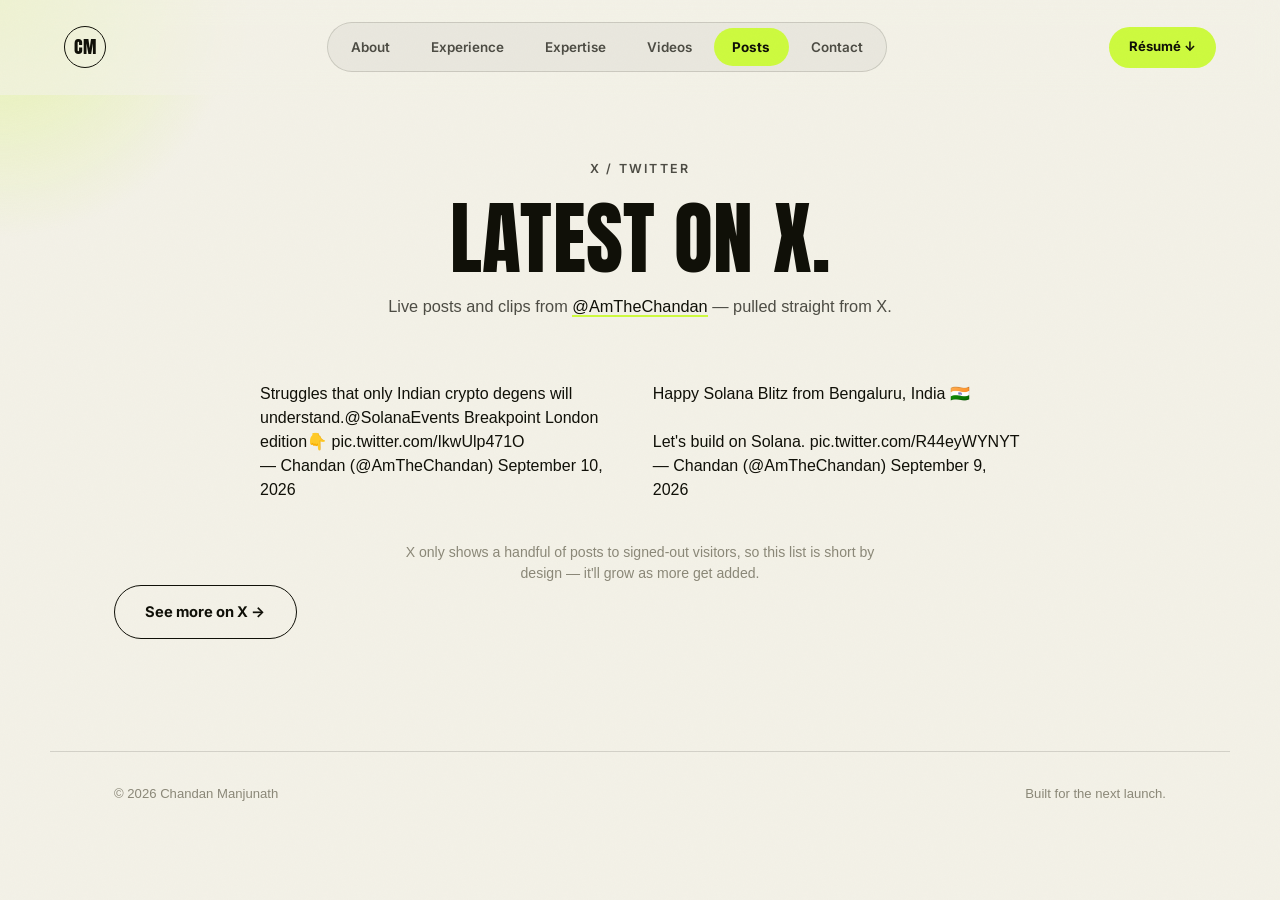
==== posts.html @ 205e014f "Add a Posts page embedding recent video posts from X New posts.html lists two recent video tweets fr" ====
<!doctype html>
<html lang="en">
<head>
<meta charset="UTF-8" />
<meta name="viewport" content="width=device-width, initial-scale=1.0" />
<title>Chandan Manjunath — Posts</title>
<meta name="description" content="Recent posts and videos from Chandan Manjunath on X — crypto, community and content, straight from the source." />
<link rel="icon" href="data:image/svg+xml,<svg xmlns=%22http://www.w3.org/2000/svg%22 viewBox=%220 0 100 100%22 style=%22background:%23101010%22><rect width=%22100%22 height=%22100%22 fill=%22%23101010%22/><circle cx=%2250%22 cy=%2250%22 r=%2230%22 fill=%22%23d4ff3f%22/></svg>" />
<link rel="preconnect" href="https://fonts.googleapis.com" />
<link rel="preconnect" href="https://fonts.gstatic.com" crossorigin />
<link rel="stylesheet" href="https://fonts.googleapis.com/css2?family=Anton&family=Inter:wght@400;500;600;700;800&display=swap" />
<link rel="stylesheet" href="css/style.css" />
</head>
<body>

<div class="noise"></div>
<div class="cursor-glow" id="cursorGlow"></div>

<header class="nav" id="nav">
  <a href="index.html#top" class="nav__mark">CM</a>
  <nav class="nav__tabs" id="navTabs" role="tablist" aria-label="Section navigation">
    <a href="index.html#about" class="nav__tab">About</a>
    <a href="index.html#experience" class="nav__tab">Experience</a>
    <a href="index.html#expertise" class="nav__tab">Expertise</a>
    <a href="index.html#videos" class="nav__tab">Videos</a>
    <a href="posts.html" class="nav__tab is-active">Posts</a>
    <a href="index.html#contact" class="nav__tab">Contact</a>
  </nav>
  <a href="assets/Chandan_Manjunath_CV.pdf" class="nav__cta" download>Résumé ↓</a>
  <button class="nav__burger" id="burger" aria-label="Toggle menu"><span></span><span></span><span></span></button>
</header>

<div class="mobile-menu" id="mobileMenu">
  <a href="index.html#about">About</a>
  <a href="index.html#experience">Experience</a>
  <a href="index.html#expertise">Expertise</a>
  <a href="index.html#videos">Videos</a>
  <a href="posts.html" class="is-active">Posts</a>
  <a href="index.html#contact">Contact</a>
  <a href="assets/Chandan_Manjunath_CV.pdf" download>Download Résumé</a>
</div>

<main id="top">

  <section class="section posts-hero">
    <p class="eyebrow reveal">X / Twitter</p>
    <h1 class="reveal">Latest on X.</h1>
    <p class="section__sub reveal">Live posts and clips from <a href="https://x.com/AmTheChandan" target="_blank" rel="noopener" class="posts-hero__link">@AmTheChandan</a> — pulled straight from X.</p>
  </section>

  <section class="section posts-section">
    <div class="posts-grid">

      <div class="tweet-embed reveal">
        <blockquote class="twitter-tweet" data-theme="light">
          <p lang="en" dir="ltr">Struggles that only Indian crypto degens will understand.<a href="https://x.com/SolanaEvents?ref_src=twsrc%5Etfw">@SolanaEvents</a> Breakpoint London edition👇 <a href="https://t.co/IkwUlp471O">pic.twitter.com/IkwUlp471O</a></p>&mdash; Chandan (@AmTheChandan) <a href="https://x.com/AmTheChandan/status/2098059143806648415?ref_src=twsrc%5Etfw">September 10, 2026</a>
        </blockquote>
      </div>

      <div class="tweet-embed reveal">
        <blockquote class="twitter-tweet" data-theme="light">
          <p lang="en" dir="ltr">Happy Solana Blitz from Bengaluru, India 🇮🇳 <br><br>Let&#39;s build on Solana. <a href="https://t.co/R44eyWYNYT">pic.twitter.com/R44eyWYNYT</a></p>&mdash; Chandan (@AmTheChandan) <a href="https://x.com/AmTheChandan/status/2097716668059492375?ref_src=twsrc%5Etfw">September 9, 2026</a>
        </blockquote>
      </div>

    </div>

    <p class="posts-note reveal">X only shows a handful of posts to signed-out visitors, so this list is short by design — it'll grow as more get added.</p>

    <div class="video-more reveal">
      <a href="https://x.com/AmTheChandan" target="_blank" rel="noopener" class="btn btn--ghost">See more on X →</a>
    </div>
  </section>

</main>

<footer class="footer">
  <span>© <span id="year"></span> Chandan Manjunath</span>
  <span>Built for the next launch.</span>
</footer>

<script async src="https://platform.twitter.com/widgets.js" charset="utf-8"></script>
<script src="js/main.js"></script>
</body>
</html>
---- css/style.css ----
/* ============ Tokens ============ */
:root{
  --bg: #f3f1e7;
  --bg-soft: #eae6d7;
  --card: #ffffff;
  --card-border: rgba(16,16,12,0.14);
  --text: #101008;
  --text-dim: #4d4c44;
  --text-faint: #8b8878;

  --ink: #121210;
  --on-ink: #f3f1e7;

  --doodle: rgba(16,16,12,0.5);

  --grad-1: #b9e02c;
  --grad-2: #d7ff3f;
  --grad-3: #eaff9c;
  --grad: linear-gradient(100deg, var(--grad-1) 0%, var(--grad-2) 55%, var(--grad-3) 100%);

  --accent: #cdfa3f;

  --font-display: 'Anton', 'Archivo Black', 'Arial Narrow', sans-serif;
  --font-sans: 'Inter', -apple-system, BlinkMacSystemFont, 'Segoe UI', sans-serif;

  --container: 1180px;
  --edge: clamp(1.5rem, 5vw, 4rem);
}

@font-face{
  font-family:'Inter';
  src: local('Inter');
}

*, *::before, *::after{ box-sizing: border-box; }
html{ scroll-behavior: smooth; }
body{
  margin:0;
  background: var(--bg);
  color: var(--text);
  font-family: var(--font-sans);
  font-size: 16px;
  line-height: 1.5;
  -webkit-font-smoothing: antialiased;
  overflow-x: hidden;
}
img{ max-width:100%; display:block; }
a{ color: inherit; text-decoration:none; }
h1,h2{
  font-family: var(--font-display); font-weight: 400; margin: 0;
  letter-spacing: 0.002em; text-transform: uppercase; line-height: 1;
}
h3{ font-family: var(--font-sans); font-weight: 700; margin: 0; letter-spacing: -0.01em; }
p{ margin: 0; }
ul{ margin:0; padding:0; list-style:none; }

.grad-text{
  background: var(--grad);
  -webkit-background-clip: text;
  background-clip: text;
  color: transparent;
}

/* film grain overlay */
.noise{
  position: fixed; inset: 0; z-index: 200; pointer-events:none;
  opacity: 0.025;
  background-image: url("data:image/svg+xml,%3Csvg xmlns='http://www.w3.org/2000/svg' width='120' height='120'%3E%3Cfilter id='n'%3E%3CfeTurbulence type='fractalNoise' baseFrequency='0.9' numOctaves='2' stitchTiles='stitch'/%3E%3C/filter%3E%3Crect width='100%25' height='100%25' filter='url(%23n)'/%3E%3C/svg%3E");
  mix-blend-mode: multiply;
}

.cursor-glow{
  position: fixed; width: 480px; height: 480px; border-radius: 50%;
  background: radial-gradient(circle, rgba(205,250,63,0.35), transparent 70%);
  pointer-events: none; z-index: 1; left:0; top:0;
  transform: translate(-50%,-50%);
  transition: opacity .3s;
  display:none;
}
@media (hover:hover){ .cursor-glow{ display:block; } }

/* ============ Nav ============ */
.nav{
  position: fixed; top:0; left:0; right:0; z-index: 100;
  display:flex; align-items:center; justify-content:space-between;
  padding: 1.4rem var(--edge);
  backdrop-filter: blur(14px);
  background: rgba(243,241,231,0.65);
  border-bottom: 1px solid transparent;
  transition: border-color .3s, background .3s;
}
.nav.scrolled{ border-bottom-color: var(--card-border); background: rgba(243,241,231,0.92); }
.nav__mark{
  font-family: var(--font-display); font-size:1.1rem; font-weight:400;
  border: 1.5px solid var(--text); border-radius: 50%;
  width: 42px; height:42px; display:flex; align-items:center; justify-content:center;
  color: var(--text);
}

.nav__tabs{
  display:flex; gap: .25rem; background: rgba(16,16,12,0.04);
  border: 1px solid var(--card-border); border-radius: 100px; padding: .3rem;
}
.nav__tab{
  font-size: .84rem; font-weight: 600; color: var(--text-dim);
  padding: .55rem 1.15rem; border-radius: 100px; transition: color .25s, background .25s;
  white-space: nowrap;
}
.nav__tab:hover{ color: var(--text); }
.nav__tab.is-active{ color: var(--text); background: var(--accent); font-weight: 700; }

.nav__cta{
  font-size: .82rem; font-weight:700; padding: .6rem 1.2rem;
  border: 1.5px solid var(--text); border-radius: 100px;
  transition: all .2s; color: var(--text); background: var(--accent); border-color: transparent;
}
.nav__cta:hover{ transform: translateY(-1px); box-shadow: 0 6px 16px -4px rgba(16,16,12,0.35); }

.nav__burger{ display:none; flex-direction:column; gap:5px; background:none; border:none; cursor:pointer; padding: 8px; z-index: 110; }
.nav__burger span{ width: 22px; height:2px; background: var(--text); display:block; transition: all .25s; }

.mobile-menu{
  position: fixed; inset:0; background: var(--bg); z-index: 90;
  display:flex; flex-direction:column; align-items:center; justify-content:center; gap: 2rem;
  transform: translateY(-100%); transition: transform .4s ease;
}
.mobile-menu.open{ transform: translateY(0); }
.mobile-menu a{ font-family: var(--font-display); font-size: 1.8rem; text-transform: uppercase; }
.mobile-menu a.is-active{ color: var(--text); background: var(--accent); padding: .1em .3em; }

@media (max-width: 900px){
  .nav__tabs, .nav__cta{ display:none; }
  .nav__burger{ display:flex; }
}

/* ============ Hero ============ */
.hero{
  position: relative; min-height: 100svh; display:flex; flex-direction:column;
  align-items:center; justify-content:center; text-align:center;
  padding: 8rem var(--edge) 4rem;
  overflow: hidden;
}
.hero__bg{ position:absolute; inset:0; z-index:0; }
.hero__doodles{ position:absolute; inset:0; width:100%; height:100%; }

.hero__grid{
  position: relative; z-index: 2; width:100%; max-width: var(--container); margin: 0 auto;
  display:flex; flex-direction:column; align-items:center; gap: 1rem;
}
.hero__inner{ max-width: 880px; }
.hero__portrait{ order:-1; width: min(78vw, 420px); }
.hero__portrait img{ width:100%; height:auto; display:block; filter: drop-shadow(0 24px 50px rgba(0,0,0,0.55)); }

.eyebrow{
  font-size: .78rem; text-transform: uppercase; letter-spacing: .18em;
  color: var(--text-dim); margin-bottom: 1.2rem; font-weight: 600;
}
.hero__title{
  font-size: clamp(3rem, 10vw, 7.5rem); line-height: .96; margin: 0 0 1.6rem;
}
.hero__title span{ display:block; }
.hero__sub{
  font-size: clamp(1rem, 1.6vw, 1.25rem); color: var(--text-dim);
  max-width: 640px; margin: 0 auto 2.4rem; line-height: 1.6;
}
.hero__cta{ display:flex; gap: 1rem; justify-content:center; flex-wrap:wrap; margin-bottom: 2.6rem; }

.btn{ padding: .95rem 1.9rem; border-radius: 100px; font-weight: 700; font-size: .92rem; transition: all .25s; display:inline-block; }
.btn--primary{ background: var(--accent); color: var(--text); }
.btn--primary:hover{ transform: translateY(-2px); box-shadow: 0 12px 30px -8px rgba(16,16,12,0.35); }
.btn--ghost{ border: 1.5px solid var(--text); color: var(--text); }
.btn--ghost:hover{ background: var(--text); color: var(--bg); }

.hero__socials{ display:flex; gap: 1.8rem; justify-content:center; }
.hero__socials a{ font-size: .82rem; color: var(--text-faint); border-bottom: 1px solid transparent; padding-bottom: 2px; transition: all .2s; }
.hero__socials a:hover{ color: var(--text); border-color: var(--text); }

@media (min-width: 900px){
  .hero__grid{
    flex-direction: row; align-items:flex-end; justify-content:space-between; gap: 2rem;
    text-align:left;
  }
  .hero__inner{ text-align:left; padding-bottom: 3rem; flex: 1 1 auto; }
  .hero__sub{ margin: 0 0 2.4rem; }
  .hero__cta, .hero__socials{ justify-content:flex-start; }
  .hero__portrait{ order:0; width: min(34vw, 460px); flex-shrink:0; margin-bottom: -4rem; }
}

.hero__scroll{
  position:absolute; bottom: 2.2rem; left:50%; transform: translateX(-50%);
  display:flex; flex-direction:column; align-items:center; gap:.5rem;
  font-size: .7rem; letter-spacing:.15em; text-transform:uppercase; color: var(--text-faint);
  z-index:2;
}
.hero__scroll span{ width:1px; height: 32px; background: linear-gradient(var(--text-faint), transparent); animation: scrolldown 1.8s ease-in-out infinite; }
@keyframes scrolldown{ 0%{ opacity:0; transform: scaleY(.3); transform-origin: top; } 50%{ opacity:1; } 100%{ opacity:0; transform: scaleY(1); transform-origin: bottom; } }

/* ============ Marquee ============ */
.marquee{
  padding: 1.3rem 0; overflow:hidden; white-space:nowrap; background: var(--ink);
}
.marquee__track{ display:inline-flex; gap: 1.2rem; animation: marquee 32s linear infinite; }
.marquee__track span{ font-family: var(--font-display); font-size: 1.15rem; color: var(--on-ink); text-transform: uppercase; }
.marquee__track span:nth-child(2n){ color: var(--accent); }
@keyframes marquee{ from{ transform: translateX(0); } to{ transform: translateX(-50%); } }

/* ============ Sections ============ */
.section{ max-width: var(--container); margin: 0 auto; padding: 7rem var(--edge); }
.section__head{ margin-bottom: 3.5rem; max-width: 700px; }
.section__head h2{ font-size: clamp(2rem, 4.5vw, 3.2rem); line-height: 1.1; }
.section__sub{ color: var(--text-dim); margin-top: 1rem; font-size: 1.02rem; }

/* ============ Posts (X) ============ */
.posts-hero{ text-align:center; padding-top: 10rem; padding-bottom: 3rem; }
.posts-hero h1{ font-size: clamp(2.6rem, 7vw, 5rem); margin-bottom: 1rem; }
.posts-hero .section__sub{ max-width: 520px; margin: 1rem auto 0; }
.posts-hero__link{ color: var(--text); border-bottom: 2px solid var(--accent); }
.posts-hero__link:hover{ background: var(--accent); }

.posts-section{ padding-top: 1rem; }
.posts-grid{
  display:grid; grid-template-columns: repeat(2, 1fr); gap: 1.6rem;
  max-width: 760px; margin: 0 auto;
}
.tweet-embed{ display:flex; justify-content:center; }
.tweet-embed .twitter-tweet{ margin: 0 !important; }
.posts-note{
  text-align:center; color: var(--text-faint); font-size: .88rem;
  max-width: 480px; margin: 2.5rem auto 0;
}

@media (max-width: 700px){
  .posts-grid{ grid-template-columns: 1fr; }
}

/* ============ About ============ */
.about__grid{ display:grid; grid-template-columns: 320px 1fr; gap: 4rem; align-items:start; }
.about__photo{
  position: relative; border-radius: 22px; overflow: hidden; isolation: isolate;
  background: radial-gradient(120% 100% at 50% 15%, var(--bg-soft), var(--bg) 75%);
  display:flex; align-items:flex-end; justify-content:center;
}
.about__photo img{
  width:100%; aspect-ratio: 1/1.05; object-fit:contain; object-position: bottom;
  display:block; filter: drop-shadow(0 18px 30px rgba(0,0,0,0.5));
}
.about__photo::before{
  content:''; position:absolute; inset:0; z-index:2; pointer-events:none;
  box-shadow: inset 0 0 0 1px var(--card-border);
  border-radius: 22px;
}
.about__photo-frame{ position:absolute; inset: 14px -14px -14px 14px; border: 1px solid var(--card-border); border-radius: 22px; z-index:-1; }
.about__copy p{ color: var(--text-dim); font-size: 1.08rem; line-height: 1.75; margin-bottom: 1.3rem; max-width: 62ch; }
.about__facts{ margin-top: 2.4rem; display:grid; grid-template-columns: 1fr 1fr; gap: 1.6rem 2rem; border-top: 1px solid var(--card-border); padding-top: 2rem; }
.fact{ display:flex; flex-direction:column; gap:.35rem; }
.fact__label{ font-size:.72rem; text-transform:uppercase; letter-spacing:.12em; color: var(--text-faint); }
.fact__value{ font-size: .96rem; color: var(--text); }

@media (max-width: 820px){
  .about__grid{ grid-template-columns: 1fr; }
  .about__photo{ max-width: 260px; }
  .about__facts{ grid-template-columns: 1fr; }
}

/* ============ Experience / Tabs ============ */
.tabs__nav{ display:flex; gap: .6rem; margin-bottom: 2.4rem; border-bottom: 1px solid var(--card-border); }
.tabs__btn{
  background:none; border:none; color: var(--text-faint); font-family: var(--font-sans);
  font-size: .95rem; font-weight: 600; padding: .9rem 1.4rem; cursor:pointer;
  border-bottom: 2px solid transparent; margin-bottom: -1px; transition: color .2s, border-color .2s;
}
.tabs__btn:hover{ color: var(--text-dim); }
.tabs__btn.is-active{ color: var(--text); border-bottom-color: var(--grad-2); }
.tabs__panel{ display:none; }
.tabs__panel.is-active{ display:block; animation: fadeIn .4s ease; }
@keyframes fadeIn{ from{ opacity:0; transform: translateY(8px); } to{ opacity:1; transform: translateY(0); } }

.wx-grid{ display:grid; grid-template-columns: 1fr 1fr; gap: 1.2rem; }
.wx-card{
  background: var(--card); border: 1px solid var(--card-border); border-radius: 16px;
  padding: 1.8rem; transition: transform .3s, border-color .3s;
}
.wx-card:hover{ transform: translateY(-3px); border-color: rgba(16,16,12,0.55); }
.wx-card__date{ font-size: .78rem; color: var(--text-faint); text-transform: uppercase; letter-spacing: .08em; margin-bottom: .8rem; }
.wx-card h3{ font-size: 1.1rem; font-weight: 600; margin-bottom: .6rem; line-height:1.35; }
.wx-card h3 span{ font-family: var(--font-sans); font-weight: 500; color: var(--text-faint); font-size: .88rem; display:block; margin-top:.2rem; }
.wx-card p{ color: var(--text-dim); font-size: .92rem; line-height: 1.55; }

.proj-grid{ display:grid; grid-template-columns: repeat(3, 1fr); gap: 1.1rem; }
.proj-card{
  border: 1px solid var(--card-border); border-radius: 14px; padding: 1.5rem;
  transition: transform .3s, border-color .3s;
}
.proj-card:hover{ transform: translateY(-3px); border-color: rgba(16,16,12,0.55); }
.proj-card h3{ font-size: 1rem; font-weight: 600; margin-bottom: .5rem; }
.proj-card p{ color: var(--text-dim); font-size: .86rem; line-height: 1.5; }

@media (max-width: 700px){
  .wx-grid{ grid-template-columns: 1fr; }
  .proj-grid{ grid-template-columns: 1fr 1fr; }
}
@media (max-width: 480px){
  .proj-grid{ grid-template-columns: 1fr; }
  .tabs__btn{ padding: .9rem 1rem; font-size: .88rem; }
}

/* ============ Expertise ============ */
.expertise__grid{ display:grid; grid-template-columns: repeat(3, 1fr); gap: 1.4rem; }
.exp-card{
  background: var(--card); border: 1px solid var(--card-border); border-radius: 18px;
  padding: 2rem; transition: transform .3s, border-color .3s;
}
.exp-card:hover{ transform: translateY(-4px); border-color: rgba(16,16,12,0.55); }
.exp-card h3{ font-size: 1.2rem; margin-bottom: .8rem; }
.exp-card p{ color: var(--text-dim); font-size: .92rem; line-height: 1.6; margin-bottom: 1.3rem; min-height: 3.2em; }
.tag-row{ display:flex; flex-wrap:wrap; gap: .5rem; }
.tag-row span{ font-size: .74rem; color: var(--text-faint); border: 1px solid var(--card-border); border-radius: 100px; padding: .3rem .7rem; }

@media (max-width: 900px){ .expertise__grid{ grid-template-columns: 1fr 1fr; } }
@media (max-width: 600px){ .expertise__grid{ grid-template-columns: 1fr; } }

/* ============ Videos ============ */
.video-collage{ display:grid; grid-template-columns: repeat(6, 1fr); gap: 1.6rem; align-items:start; }
.video-card{ cursor:pointer; grid-column: span 2; transition: transform .3s; }
.video-card--feature{ grid-column: span 4; }
.video-card--tilt-l{ transform: rotate(-1.3deg); }
.video-card--tilt-r{ transform: rotate(1.3deg); }
.video-card--tilt-l:hover, .video-card--tilt-r:hover{ transform: rotate(0deg) translateY(-5px); }
.video-card:not(.video-card--tilt-l):not(.video-card--tilt-r):hover{ transform: translateY(-5px); }

.video-card__thumb{
  position:relative; border-radius: 14px; overflow:hidden; aspect-ratio: 16/9;
  background: var(--card); border: 1.5px solid var(--text); margin-bottom: 1rem;
  box-shadow: 5px 5px 0 var(--text);
}
.video-card__thumb img{ width:100%; height:100%; object-fit:cover; transition: transform .4s; }
.video-card:hover .video-card__thumb img{ transform: scale(1.06); }
.video-card__play{
  position:absolute; inset:0; margin:auto; width:52px; height:52px; border-radius:50%;
  background: var(--accent); color: var(--text); display:flex; align-items:center; justify-content:center;
  font-size: 1.1rem; box-shadow: 0 8px 24px -6px rgba(16,16,12,0.5);
}
.video-card__thumb iframe{ position:absolute; inset:0; width:100%; height:100%; border:0; }
.video-card h3{ font-size: 1.05rem; margin-bottom: .4rem; }
.video-card p{ color: var(--text-dim); font-size: .88rem; line-height: 1.55; }

.video-poster{
  grid-column: span 4; background: var(--ink); border-radius: 14px; padding: 2.2rem;
  display:flex; flex-direction:column; justify-content:space-between; min-height: 280px;
  position:relative; overflow:hidden; transition: transform .3s;
}
.video-poster:hover{ transform: translateY(-5px); }
.video-poster__eyebrow{
  font-size: .75rem; text-transform:uppercase; letter-spacing:.16em; font-weight:700;
  color: var(--accent); margin-bottom: 1rem; display:block;
}
.video-poster__headline{
  font-family: var(--font-display); text-transform:uppercase; font-size: clamp(2.4rem, 5vw, 3.6rem);
  line-height: .88; color: var(--on-ink); margin-bottom: 1.2rem;
}
.video-poster__dot{ color: var(--accent); }
.video-poster__body{ color: rgba(243,241,231,0.65); font-size: .92rem; line-height: 1.6; max-width: 34ch; margin-bottom: 1.8rem; }
.video-poster__cta{
  font-weight: 700; font-size: .88rem; color: var(--ink); background: var(--accent);
  padding: .7rem 1.2rem; border-radius: 100px; display:inline-block; width:fit-content;
}

@media (max-width: 900px){
  .video-collage{ grid-template-columns: repeat(2, 1fr); }
  .video-card{ grid-column: span 1; }
  .video-card--feature, .video-poster{ grid-column: span 2; }
}
@media (max-width: 600px){
  .video-collage{ grid-template-columns: 1fr; gap: 2rem; }
  .video-card, .video-card--feature, .video-poster{ grid-column: span 1; }
  .video-card--tilt-l, .video-card--tilt-r{ transform: none; }
}

/* ============ Contact ============ */
.contact{ text-align:center; }
.contact__inner{ max-width: 700px; margin: 0 auto; }
.contact h2{ font-size: clamp(2.2rem, 5vw, 3.6rem); line-height: 1.12; margin-bottom: 1.2rem; }
.contact__sub{ color: var(--text-dim); font-size: 1.05rem; margin-bottom: 2.4rem; }
.contact__email{ font-family: var(--font-display); font-size: clamp(1.4rem, 3.4vw, 2rem); display:inline-block; border-bottom: 1px solid var(--card-border); padding-bottom: .4rem; margin-bottom: 1.6rem; transition: border-color .2s; }
.contact__email:hover{ border-color: var(--accent); }
.contact__meta{ display:flex; gap: 1.6rem; justify-content:center; color: var(--text-faint); font-size: .9rem; margin-bottom: 2.4rem; flex-wrap:wrap; }
.contact__socials{ display:flex; gap: 1.8rem; justify-content:center; flex-wrap:wrap; }
.contact__socials a, .contact__discord{ font-size: .88rem; color: var(--text-dim); border: 1px solid var(--card-border); border-radius: 100px; padding: .6rem 1.3rem; transition: all .2s; }
.contact__socials a:hover{ background: var(--text); color: var(--bg); border-color: var(--text); }

.contact-form{ margin-top: 3.5rem; text-align:left; border-top: 1px solid var(--card-border); padding-top: 3rem; }
.contact-form__row{ display:grid; grid-template-columns: 1fr 1fr; gap: 1.2rem; }
.field{ margin-bottom: 1.2rem; }
.field label{ display:block; font-size: .78rem; text-transform:uppercase; letter-spacing:.08em; color: var(--text-faint); margin-bottom: .6rem; }
.field input, .field textarea{
  width:100%; background: var(--card); border: 1px solid var(--card-border); border-radius: 10px;
  padding: .8rem 1rem; color: var(--text); font-family: var(--font-sans); font-size: .95rem;
  transition: border-color .2s; resize: vertical;
}
.field input:focus, .field textarea:focus{ outline:none; border-color: var(--accent); }
.field--hp{ position:absolute; left:-9999px; width:1px; height:1px; opacity:0; pointer-events:none; }
.contact-form__submit{ border:none; cursor:pointer; width:100%; }
.contact-form__status{ margin-top: 1rem; font-size: .88rem; color: var(--text-dim); min-height: 1.2em; }
.contact-form__status.is-error{ color: #ff6b6b; }
.contact-form__status.is-success{ color: #6bffb0; }

@media (max-width: 560px){
  .contact-form__row{ grid-template-columns: 1fr; }
}

/* ============ Footer ============ */
.footer{
  display:flex; justify-content:space-between; padding: 2rem var(--edge);
  border-top: 1px solid var(--card-border); color: var(--text-faint); font-size: .82rem;
  max-width: var(--container); margin: 0 auto;
}
@media (max-width: 600px){ .footer{ flex-direction:column; gap:.5rem; text-align:center; } }

/* ============ Reveal on scroll ============ */
.reveal{ opacity: 0; transform: translateY(24px); transition: opacity .7s ease, transform .7s ease; }
.reveal.is-visible{ opacity: 1; transform: translateY(0); }
.reveal--1{ transition-delay: .05s; }
.reveal--2{ transition-delay: .12s; }
.reveal--3{ transition-delay: .2s; }
.reveal--4{ transition-delay: .28s; }

@media (prefers-reduced-motion: reduce){
  *{ animation: none !important; transition: none !important; }
  .reveal{ opacity:1; transform:none; }
}
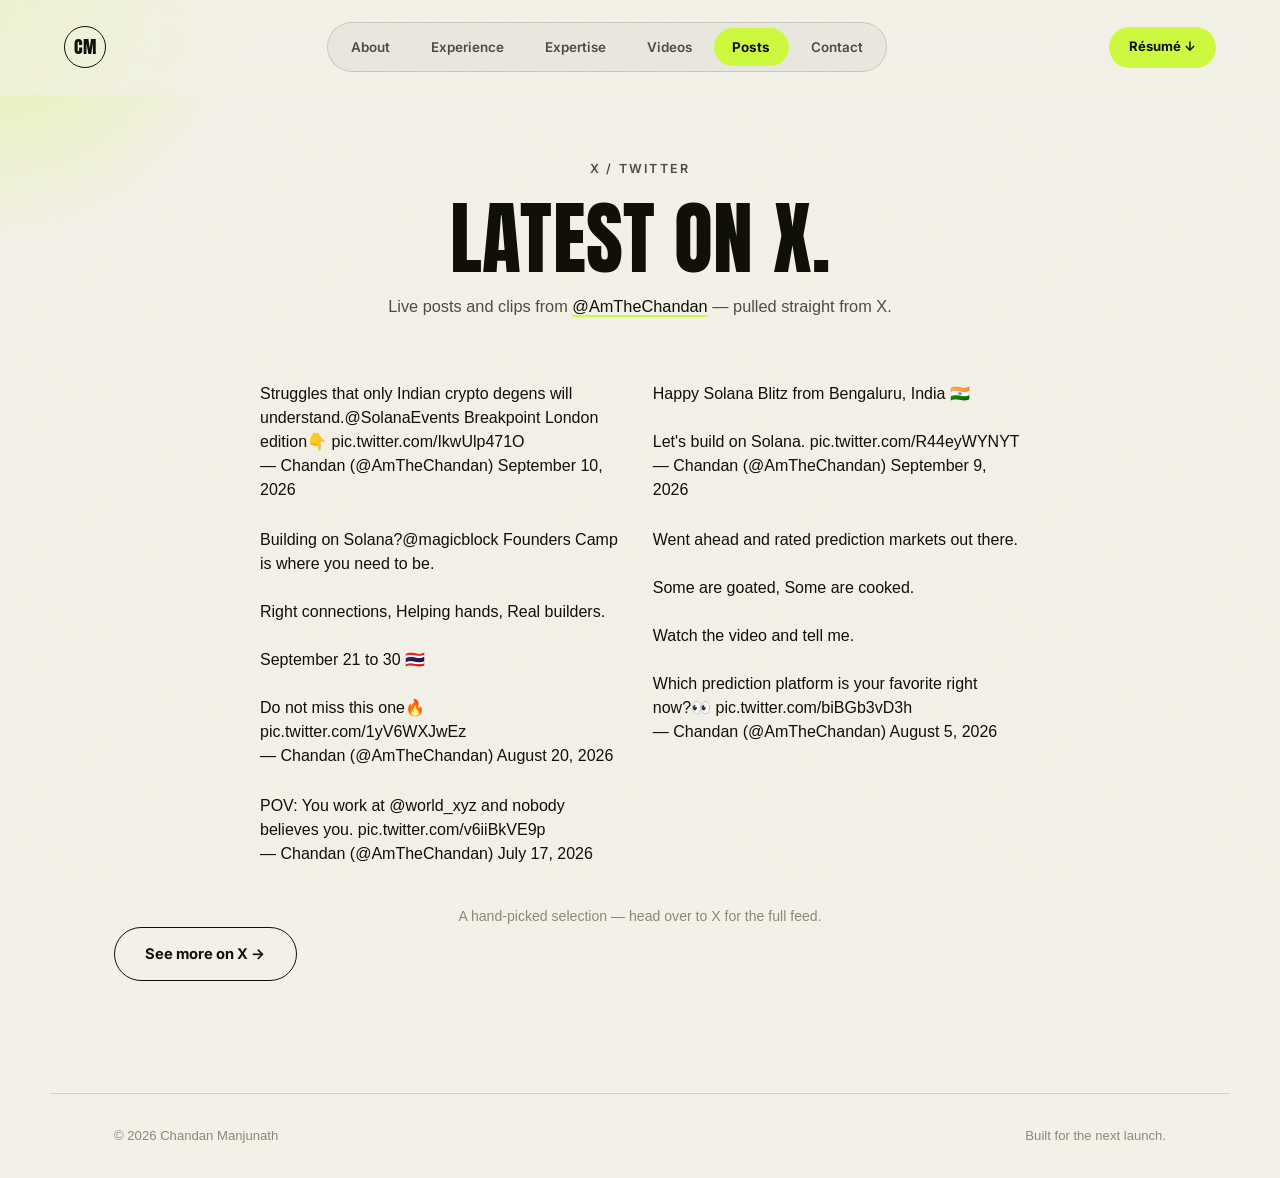
==== commit 992f625d: "Add 3 more curated video posts to the Posts page User-selected posts covering three different conten" ====
--- a/posts.html
+++ b/posts.html
@@ -63,9 +63,27 @@
         </blockquote>
       </div>
 
+      <div class="tweet-embed reveal">
+        <blockquote class="twitter-tweet" data-theme="light">
+          <p lang="en" dir="ltr">Building on Solana?<a href="https://x.com/magicblock?ref_src=twsrc%5Etfw">@magicblock</a> Founders Camp is where you need to be.<br><br>Right connections, Helping hands, Real builders.<br><br>September 21 to 30 🇹🇭<br><br>Do not miss this one🔥 <a href="https://t.co/1yV6WXJwEz">pic.twitter.com/1yV6WXJwEz</a></p>&mdash; Chandan (@AmTheChandan) <a href="https://x.com/AmTheChandan/status/2090451268221481218?ref_src=twsrc%5Etfw">August 20, 2026</a>
+        </blockquote>
+      </div>
+
+      <div class="tweet-embed reveal">
+        <blockquote class="twitter-tweet" data-theme="light">
+          <p lang="en" dir="ltr">Went ahead and rated prediction markets out there.<br><br>Some are goated, Some are cooked.<br><br>Watch the video and tell me.<br><br>Which prediction platform is your favorite right now?👀 <a href="https://t.co/biBGb3vD3h">pic.twitter.com/biBGb3vD3h</a></p>&mdash; Chandan (@AmTheChandan) <a href="https://x.com/AmTheChandan/status/2084980240367923433?ref_src=twsrc%5Etfw">August 5, 2026</a>
+        </blockquote>
+      </div>
+
+      <div class="tweet-embed reveal">
+        <blockquote class="twitter-tweet" data-theme="light">
+          <p lang="en" dir="ltr">POV: You work at <a href="https://x.com/world_xyz?ref_src=twsrc%5Etfw">@world_xyz</a> and nobody believes you. <a href="https://t.co/v6iiBkVE9p">pic.twitter.com/v6iiBkVE9p</a></p>&mdash; Chandan (@AmTheChandan) <a href="https://x.com/AmTheChandan/status/2078148323597529307?ref_src=twsrc%5Etfw">July 17, 2026</a>
+        </blockquote>
+      </div>
+
     </div>
 
-    <p class="posts-note reveal">X only shows a handful of posts to signed-out visitors, so this list is short by design — it'll grow as more get added.</p>
+    <p class="posts-note reveal">A hand-picked selection — head over to X for the full feed.</p>
 
     <div class="video-more reveal">
       <a href="https://x.com/AmTheChandan" target="_blank" rel="noopener" class="btn btn--ghost">See more on X →</a>
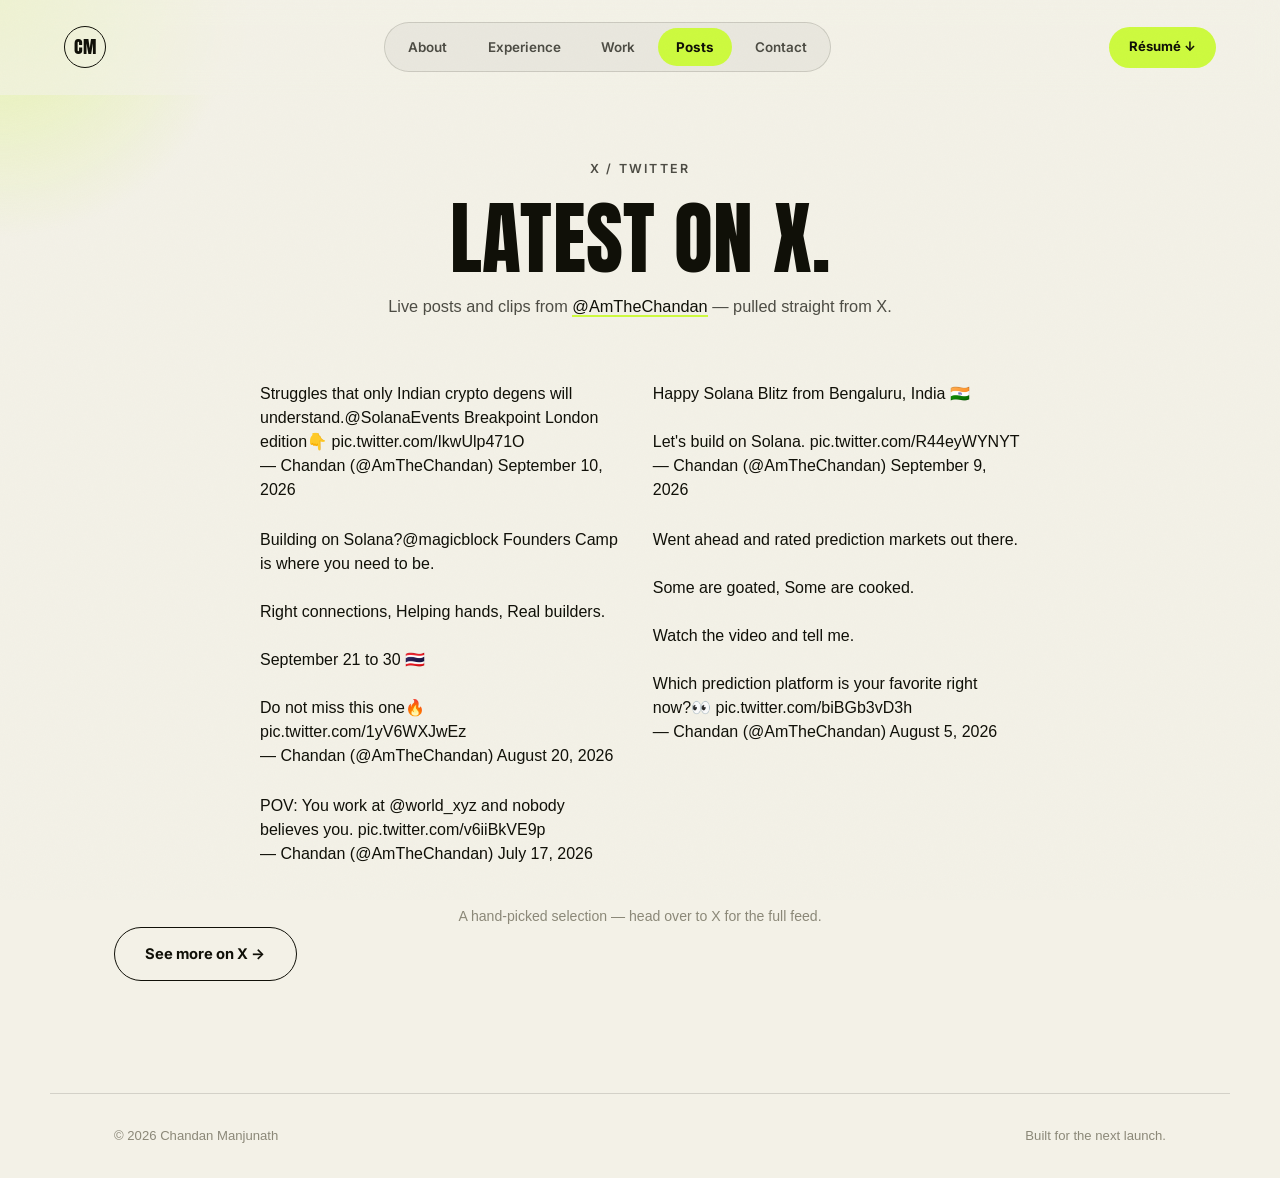
==== commit 270fb363: "Point Posts page nav at the new section anchors; keep dev files off Vercel Co-Authored-By: Claude So" ====
--- a/posts.html
+++ b/posts.html
@@ -21,8 +21,7 @@
   <nav class="nav__tabs" id="navTabs" role="tablist" aria-label="Section navigation">
     <a href="index.html#about" class="nav__tab">About</a>
     <a href="index.html#experience" class="nav__tab">Experience</a>
-    <a href="index.html#expertise" class="nav__tab">Expertise</a>
-    <a href="index.html#videos" class="nav__tab">Videos</a>
+    <a href="index.html#work" class="nav__tab">Work</a>
     <a href="posts.html" class="nav__tab is-active">Posts</a>
     <a href="index.html#contact" class="nav__tab">Contact</a>
   </nav>
@@ -33,8 +32,7 @@
 <div class="mobile-menu" id="mobileMenu">
   <a href="index.html#about">About</a>
   <a href="index.html#experience">Experience</a>
-  <a href="index.html#expertise">Expertise</a>
-  <a href="index.html#videos">Videos</a>
+  <a href="index.html#work">Work</a>
   <a href="posts.html" class="is-active">Posts</a>
   <a href="index.html#contact">Contact</a>
   <a href="assets/Chandan_Manjunath_CV.pdf" download>Download Résumé</a>
